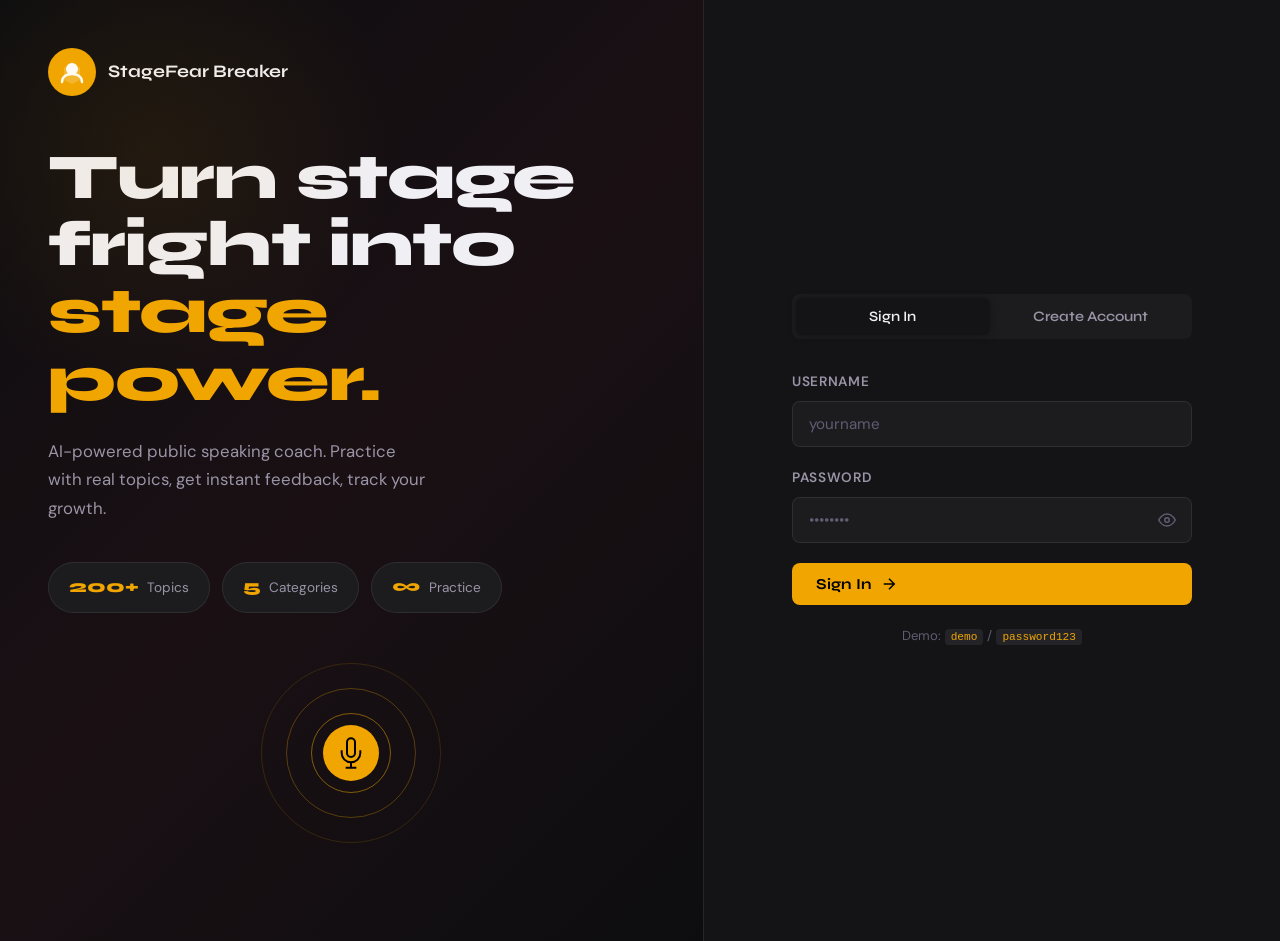
==== templates/index.html @ 6069587b "Initial commit" ====
<!DOCTYPE html>
<html lang="en" data-theme="dark">
<head>
<meta charset="UTF-8">
<meta name="viewport" content="width=device-width, initial-scale=1.0">
<title>StageFear Breaker — Own the Room</title>
<link rel="preconnect" href="https://fonts.googleapis.com">
<link href="https://fonts.googleapis.com/css2?family=Syne:wght@400;500;600;700;800&family=DM+Sans:ital,opsz,wght@0,9..40,300;0,9..40,400;0,9..40,500;1,9..40,300&display=swap" rel="stylesheet">
<link rel="stylesheet" href="/static/css/main.css">
</head>
<body class="auth-page">

<div class="auth-split">
  <!-- LEFT PANEL -->
  <div class="auth-hero">
    <div class="hero-content">
      <div class="logo-mark">
        <svg width="48" height="48" viewBox="0 0 48 48" fill="none">
          <circle cx="24" cy="24" r="24" fill="var(--accent)"/>
          <path d="M16 32V20l8-6 8 6v12l-8 4-8-4z" fill="white" opacity="0.2"/>
          <circle cx="24" cy="21" r="6" fill="white"/>
          <path d="M14 34c0-5.5 4.5-8 10-8s10 2.5 10 8" stroke="white" stroke-width="2.5" stroke-linecap="round" fill="none"/>
        </svg>
        <span>StageFear Breaker</span>
      </div>

      <h1 class="hero-headline">
        Turn stage<br>
        fright into<br>
        <em>stage power.</em>
      </h1>

      <p class="hero-sub">
        AI-powered public speaking coach. Practice with real topics,
        get instant feedback, track your growth.
      </p>

      <div class="hero-stats">
        <div class="stat-pill">
          <span class="stat-num">200+</span>
          <span class="stat-label">Topics</span>
        </div>
        <div class="stat-pill">
          <span class="stat-num">5</span>
          <span class="stat-label">Categories</span>
        </div>
        <div class="stat-pill">
          <span class="stat-num">∞</span>
          <span class="stat-label">Practice</span>
        </div>
      </div>
    </div>

    <div class="hero-visual">
      <div class="wave-rings">
        <div class="ring ring-1"></div>
        <div class="ring ring-2"></div>
        <div class="ring ring-3"></div>
        <div class="ring-center">
          <svg width="32" height="32" viewBox="0 0 24 24" fill="none" stroke="currentColor" stroke-width="1.5">
            <path d="M12 1a3 3 0 0 0-3 3v8a3 3 0 0 0 6 0V4a3 3 0 0 0-3-3z"/>
            <path d="M19 10v2a7 7 0 0 1-14 0v-2M12 19v4M8 23h8"/>
          </svg>
        </div>
      </div>
    </div>
  </div>

  <!-- RIGHT PANEL -->
  <div class="auth-panel">
    <div class="auth-card">
      <div class="auth-tabs">
        <button class="auth-tab active" id="tab-login" onclick="switchTab('login')">Sign In</button>
        <button class="auth-tab" id="tab-signup" onclick="switchTab('signup')">Create Account</button>
      </div>

      <!-- LOGIN FORM -->
      <form id="login-form" class="auth-form active" onsubmit="handleLogin(event)">
        <div class="form-group">
          <label>Username</label>
          <input type="text" id="login-username" placeholder="yourname" required autocomplete="username">
        </div>
        <div class="form-group">
          <label>Password</label>
          <div class="input-with-toggle">
            <input type="password" id="login-password" placeholder="••••••••" required autocomplete="current-password">
            <button type="button" class="toggle-pw" onclick="togglePw('login-password', this)">
              <svg width="18" height="18" viewBox="0 0 24 24" fill="none" stroke="currentColor" stroke-width="2"><path d="M1 12s4-8 11-8 11 8 11 8-4 8-11 8-11-8-11-8z"/><circle cx="12" cy="12" r="3"/></svg>
            </button>
          </div>
        </div>
        <div id="login-error" class="auth-error hidden"></div>
        <button type="submit" class="btn-primary" id="login-btn">
          <span>Sign In</span>
          <svg width="18" height="18" viewBox="0 0 24 24" fill="none" stroke="currentColor" stroke-width="2"><path d="M5 12h14M12 5l7 7-7 7"/></svg>
        </button>
        <p class="auth-hint">Demo: <code>demo</code> / <code>password123</code></p>
      </form>

      <!-- SIGNUP FORM -->
      <form id="signup-form" class="auth-form" onsubmit="handleSignup(event)">
        <div class="form-group">
          <label>Username</label>
          <input type="text" id="signup-username" placeholder="yourname" required>
        </div>
        <div class="form-group">
          <label>Email</label>
          <input type="email" id="signup-email" placeholder="you@example.com" required>
        </div>
        <div class="form-group">
          <label>Password</label>
          <div class="input-with-toggle">
            <input type="password" id="signup-password" placeholder="Min 8 characters" required minlength="8">
            <button type="button" class="toggle-pw" onclick="togglePw('signup-password', this)">
              <svg width="18" height="18" viewBox="0 0 24 24" fill="none" stroke="currentColor" stroke-width="2"><path d="M1 12s4-8 11-8 11 8 11 8-4 8-11 8-11-8-11-8z"/><circle cx="12" cy="12" r="3"/></svg>
            </button>
          </div>
        </div>
        <div id="signup-error" class="auth-error hidden"></div>
        <button type="submit" class="btn-primary" id="signup-btn">
          <span>Create Account</span>
          <svg width="18" height="18" viewBox="0 0 24 24" fill="none" stroke="currentColor" stroke-width="2"><path d="M5 12h14M12 5l7 7-7 7"/></svg>
        </button>
      </form>
    </div>
  </div>
</div>

<script src="/static/js/auth.js"></script>
</body>
</html>
---- static/css/main.css ----
/* ════════════════════════════════════════════════════════════════
   STAGEFEAR BREAKER — Design System
   Aesthetic: Industrial Precision meets editorial warmth
   Font: Syne (display) + DM Sans (body)
   Color: Near-black surfaces, electric amber accent
═══════════════════════════════════════════════════════════════ */

:root {
  --bg: #0d0d0f;
  --bg-2: #141416;
  --bg-3: #1c1c1f;
  --bg-4: #242428;
  --border: rgba(255,255,255,0.08);
  --border-light: rgba(255,255,255,0.04);
  --text: #f0eff4;
  --text-2: #9994a6;
  --text-3: #615c72;
  --accent: #f0a500;
  --accent-dim: rgba(240,165,0,0.12);
  --accent-2: #ff6b35;
  --success: #22c55e;
  --success-dim: rgba(34,197,94,0.12);
  --warning: #f59e0b;
  --warning-dim: rgba(245,158,11,0.12);
  --error: #ef4444;
  --error-dim: rgba(239,68,68,0.12);
  --info: #60a5fa;
  --info-dim: rgba(96,165,250,0.12);
  --radius: 14px;
  --radius-sm: 8px;
  --radius-lg: 20px;
  --shadow: 0 4px 32px rgba(0,0,0,0.4);
  --shadow-lg: 0 8px 64px rgba(0,0,0,0.6);
  --font-display: 'Syne', sans-serif;
  --font-body: 'DM Sans', sans-serif;
  --transition: 0.2s cubic-bezier(0.4, 0, 0.2, 1);
}

[data-theme="light"] {
  --bg: #f8f7fb;
  --bg-2: #ffffff;
  --bg-3: #f0eef6;
  --bg-4: #e8e6f0;
  --border: rgba(0,0,0,0.08);
  --border-light: rgba(0,0,0,0.04);
  --text: #0d0c10;
  --text-2: #5c5870;
  --text-3: #9994a6;
  --shadow: 0 4px 32px rgba(0,0,0,0.08);
  --shadow-lg: 0 8px 64px rgba(0,0,0,0.12);
}

/* ── Reset & Base ────────────────────────────────────────────── */
*, *::before, *::after { box-sizing: border-box; margin: 0; padding: 0; }

html { scroll-behavior: smooth; }

body {
  font-family: var(--font-body);
  background: var(--bg);
  color: var(--text);
  line-height: 1.6;
  min-height: 100vh;
  transition: background var(--transition), color var(--transition);
}

h1, h2, h3, h4, h5 {
  font-family: var(--font-display);
  line-height: 1.2;
}

a { color: var(--accent); text-decoration: none; }
code {
  font-family: monospace;
  background: var(--bg-4);
  padding: 2px 6px;
  border-radius: 4px;
  font-size: 0.85em;
  color: var(--accent);
}

.hidden { display: none !important; }
.mt-lg { margin-top: 1.5rem; }

/* ── Buttons ─────────────────────────────────────────────────── */
button { cursor: pointer; font-family: var(--font-body); border: none; outline: none; }

.btn-primary {
  display: inline-flex;
  align-items: center;
  gap: 8px;
  background: var(--accent);
  color: #000;
  font-family: var(--font-display);
  font-weight: 700;
  font-size: 0.95rem;
  padding: 12px 24px;
  border-radius: var(--radius-sm);
  border: none;
  cursor: pointer;
  transition: all var(--transition);
  white-space: nowrap;
}
.btn-primary:hover { transform: translateY(-1px); box-shadow: 0 6px 24px rgba(240,165,0,0.35); }
.btn-primary:active { transform: translateY(0); }
.btn-primary.sm { padding: 8px 16px; font-size: 0.85rem; }
.btn-primary:disabled { opacity: 0.5; cursor: not-allowed; transform: none; }

.btn-secondary {
  display: inline-flex;
  align-items: center;
  gap: 8px;
  background: var(--bg-4);
  color: var(--text);
  font-family: var(--font-display);
  font-weight: 600;
  font-size: 0.95rem;
  padding: 12px 24px;
  border-radius: var(--radius-sm);
  border: 1px solid var(--border);
  cursor: pointer;
  transition: all var(--transition);
}
.btn-secondary:hover { background: var(--bg-3); border-color: var(--accent); color: var(--accent); }

.btn-ghost {
  display: inline-flex;
  align-items: center;
  gap: 6px;
  background: transparent;
  color: var(--text-2);
  font-size: 0.9rem;
  padding: 8px 12px;
  border-radius: var(--radius-sm);
  border: 1px solid transparent;
  cursor: pointer;
  transition: all var(--transition);
}
.btn-ghost:hover { color: var(--text); border-color: var(--border); background: var(--bg-3); }
.btn-ghost.sm { padding: 6px 10px; font-size: 0.82rem; }

.btn-record {
  display: inline-flex;
  align-items: center;
  gap: 8px;
  background: var(--bg-4);
  color: var(--text);
  font-weight: 600;
  font-size: 0.95rem;
  padding: 12px 24px;
  border-radius: var(--radius-sm);
  border: 1px solid var(--border);
  cursor: pointer;
  transition: all var(--transition);
}
.btn-record:hover { background: var(--bg-3); }

.btn-danger {
  display: inline-flex;
  align-items: center;
  gap: 8px;
  background: var(--error);
  color: white;
  font-weight: 700;
  font-size: 0.95rem;
  padding: 12px 24px;
  border-radius: var(--radius-sm);
  border: none;
  cursor: pointer;
  transition: all var(--transition);
}
.btn-danger:hover { transform: translateY(-1px); box-shadow: 0 6px 24px rgba(239,68,68,0.35); }

/* ── Navbar ──────────────────────────────────────────────────── */
.navbar {
  position: sticky;
  top: 0;
  z-index: 100;
  display: flex;
  align-items: center;
  justify-content: space-between;
  padding: 16px 32px;
  background: rgba(13,13,15,0.85);
  backdrop-filter: blur(16px);
  border-bottom: 1px solid var(--border);
  transition: background var(--transition);
}
[data-theme="light"] .navbar { background: rgba(248,247,251,0.85); }

.nav-brand {
  display: flex;
  align-items: center;
  gap: 10px;
  font-family: var(--font-display);
  font-weight: 700;
  font-size: 1.1rem;
  color: var(--text);
}

.nav-brand-link {
  color: var(--text);
  text-decoration: none;
  transition: color var(--transition);
}

.nav-brand-link:hover {
  color: var(--accent);
}

.nav-actions {
  display: flex;
  align-items: center;
  gap: 8px;
}

/* ── Cards ───────────────────────────────────────────────────── */
.dash-card {
  background: var(--bg-2);
  border: 1px solid var(--border);
  border-radius: var(--radius);
  padding: 24px;
  transition: border-color var(--transition);
}
.dash-card:hover { border-color: rgba(255,255,255,0.12); }
[data-theme="light"] .dash-card:hover { border-color: rgba(0,0,0,0.12); }

.card-header {
  display: flex;
  align-items: center;
  justify-content: space-between;
  margin-bottom: 20px;
}
.card-header h3 {
  font-size: 1rem;
  font-weight: 700;
  color: var(--text);
}

/* ── AUTH PAGE ───────────────────────────────────────────────── */
.auth-page { min-height: 100vh; display: flex; }

.auth-split {
  display: flex;
  width: 100%;
  min-height: 100vh;
}

.auth-hero {
  flex: 1.1;
  background: linear-gradient(135deg, #0d0d0f 0%, #1a1014 50%, #0d0d0f 100%);
  display: flex;
  flex-direction: column;
  justify-content: space-between;
  padding: 48px;
  position: relative;
  overflow: hidden;
}
.auth-hero::before {
  content: '';
  position: absolute;
  top: -100px;
  left: -100px;
  width: 500px;
  height: 500px;
  background: radial-gradient(circle, rgba(240,165,0,0.08) 0%, transparent 70%);
  pointer-events: none;
}

.logo-mark {
  display: flex;
  align-items: center;
  gap: 12px;
  font-family: var(--font-display);
  font-weight: 700;
  font-size: 1.1rem;
  color: var(--text);
}

.hero-headline {
  font-size: clamp(2.5rem, 5vw, 4.5rem);
  font-weight: 800;
  color: var(--text);
  line-height: 1.05;
  letter-spacing: -0.02em;
  margin: 48px 0 24px;
}
.hero-headline em {
  font-style: normal;
  color: var(--accent);
}

.hero-sub {
  font-size: 1.05rem;
  color: var(--text-2);
  max-width: 380px;
  line-height: 1.7;
}

.hero-stats {
  display: flex;
  gap: 12px;
  margin-top: 40px;
}

.stat-pill {
  background: var(--bg-3);
  border: 1px solid var(--border);
  border-radius: 100px;
  padding: 10px 20px;
  display: flex;
  align-items: center;
  gap: 8px;
}
.stat-num {
  font-family: var(--font-display);
  font-weight: 800;
  font-size: 1.1rem;
  color: var(--accent);
}
.stat-label { font-size: 0.85rem; color: var(--text-2); }

/* Wave rings animation */
.hero-visual {
  display: flex;
  justify-content: center;
  align-items: center;
  padding: 40px 0;
}

.wave-rings {
  position: relative;
  width: 200px;
  height: 200px;
  display: flex;
  align-items: center;
  justify-content: center;
}

.ring {
  position: absolute;
  border-radius: 50%;
  border: 1px solid var(--accent);
  animation: ripple 3s ease-out infinite;
}
.ring-1 { width: 80px; height: 80px; animation-delay: 0s; opacity: 0.5; }
.ring-2 { width: 130px; height: 130px; animation-delay: 0.8s; opacity: 0.3; }
.ring-3 { width: 180px; height: 180px; animation-delay: 1.6s; opacity: 0.15; }

.ring-center {
  width: 56px;
  height: 56px;
  background: var(--accent);
  border-radius: 50%;
  display: flex;
  align-items: center;
  justify-content: center;
  color: #000;
  position: relative;
  z-index: 1;
}

@keyframes ripple {
  0% { transform: scale(0.8); opacity: 0.6; }
  100% { transform: scale(1.1); opacity: 0; }
}

/* Auth panel */
.auth-panel {
  flex: 0.9;
  background: var(--bg-2);
  display: flex;
  align-items: center;
  justify-content: center;
  padding: 48px 40px;
  border-left: 1px solid var(--border);
}

.auth-card { width: 100%; max-width: 400px; }

.auth-tabs {
  display: flex;
  background: var(--bg-3);
  border-radius: var(--radius-sm);
  padding: 4px;
  margin-bottom: 32px;
  gap: 4px;
}

.auth-tab {
  flex: 1;
  padding: 10px;
  background: transparent;
  border: none;
  border-radius: 6px;
  font-family: var(--font-display);
  font-weight: 600;
  font-size: 0.9rem;
  color: var(--text-2);
  cursor: pointer;
  transition: all var(--transition);
}
.auth-tab.active {
  background: var(--bg-2);
  color: var(--text);
  box-shadow: 0 1px 8px rgba(0,0,0,0.3);
}

.auth-form { display: none; flex-direction: column; gap: 20px; }
.auth-form.active { display: flex; }

.form-group { display: flex; flex-direction: column; gap: 8px; }
.form-group label {
  font-size: 0.85rem;
  font-weight: 600;
  color: var(--text-2);
  letter-spacing: 0.05em;
  text-transform: uppercase;
}
.form-group input {
  background: var(--bg-3);
  border: 1px solid var(--border);
  border-radius: var(--radius-sm);
  padding: 12px 16px;
  font-size: 0.95rem;
  font-family: var(--font-body);
  color: var(--text);
  outline: none;
  transition: border-color var(--transition);
  width: 100%;
}
.form-group input:focus { border-color: var(--accent); }
.form-group input::placeholder { color: var(--text-3); }

.input-with-toggle { position: relative; }
.input-with-toggle input { padding-right: 48px; }
.toggle-pw {
  position: absolute;
  right: 12px;
  top: 50%;
  transform: translateY(-50%);
  background: none;
  border: none;
  color: var(--text-3);
  cursor: pointer;
  padding: 4px;
  display: flex;
  align-items: center;
  transition: color var(--transition);
}
.toggle-pw:hover { color: var(--text); }

.auth-error {
  background: var(--error-dim);
  border: 1px solid rgba(239,68,68,0.2);
  border-radius: var(--radius-sm);
  padding: 10px 14px;
  font-size: 0.88rem;
  color: var(--error);
}
.auth-hint { font-size: 0.82rem; color: var(--text-3); text-align: center; }

/* ── DASHBOARD ───────────────────────────────────────────────── */
.dashboard-main {
  max-width: 1200px;
  margin: 0 auto;
  padding: 40px 32px;
  display: flex;
  flex-direction: column;
  gap: 24px;
}

.dash-header {
  display: flex;
  align-items: flex-start;
  justify-content: space-between;
  gap: 24px;
}

.dash-greeting { font-size: 0.9rem; color: var(--text-2); margin-bottom: 4px; }
.dash-title { font-size: 2rem; font-weight: 800; color: var(--text); }

.topic-of-day-badge {
  background: var(--bg-2);
  border: 1px solid var(--border);
  border-left: 3px solid var(--accent);
  border-radius: var(--radius-sm);
  padding: 14px 18px;
  max-width: 360px;
}
.tod-label { font-size: 0.78rem; font-weight: 700; color: var(--accent); text-transform: uppercase; letter-spacing: 0.06em; margin-bottom: 6px; }
.tod-text { font-size: 0.9rem; color: var(--text-2); line-height: 1.4; }

/* Stat cards */
.stats-grid {
  display: grid;
  grid-template-columns: repeat(4, 1fr);
  gap: 16px;
}

.stat-card {
  background: var(--bg-2);
  border: 1px solid var(--border);
  border-radius: var(--radius);
  padding: 24px;
  transition: all var(--transition);
  cursor: default;
}
.stat-card:hover { border-color: var(--accent); transform: translateY(-2px); }
.stat-card.accent { background: var(--accent-dim); border-color: rgba(240,165,0,0.2); }

.stat-icon { font-size: 1.5rem; margin-bottom: 12px; }
.stat-value { font-family: var(--font-display); font-size: 2.2rem; font-weight: 800; color: var(--text); }
.stat-name { font-size: 0.85rem; color: var(--text-2); margin-top: 4px; }

/* Dashboard grid */
.dash-grid {
  display: grid;
  grid-template-columns: 1.4fr 1fr;
  gap: 24px;
  align-items: start;
}

/* Dashboard grid - 3 columns (cleaner layout) */
.dash-grid-three {
  display: grid;
  grid-template-columns: repeat(3, 1fr);
  gap: 24px;
  align-items: start;
}

.dash-right-col { display: flex; flex-direction: column; gap: 24px; }

.chart-container { height: 240px; position: relative; }
.chart-legend { display: flex; gap: 16px; font-size: 0.82rem; color: var(--text-2); align-items: center; }
.legend-dot { width: 10px; height: 10px; border-radius: 50%; display: inline-block; }
.legend-dot.accent { background: var(--accent); }
.legend-dot.secondary { background: var(--info); }

/* Weaknesses */
.weakness-item {
  display: flex;
  align-items: center;
  gap: 14px;
  padding: 14px 0;
  border-bottom: 1px solid var(--border-light);
}
.weakness-item:last-child { border-bottom: none; }
.weakness-label { font-weight: 600; font-size: 0.9rem; min-width: 90px; }
.weakness-score { font-family: var(--font-display); font-weight: 700; color: var(--error); font-size: 0.9rem; min-width: 36px; }
.weakness-tip { font-size: 0.82rem; color: var(--text-2); line-height: 1.4; }

/* Category bars */
.cat-bar-item { margin-bottom: 14px; }
.cat-bar-header { display: flex; justify-content: space-between; font-size: 0.85rem; margin-bottom: 6px; }
.cat-bar-header span:first-child { color: var(--text-2); }
.cat-bar-header span:last-child { font-weight: 700; color: var(--text); }

/* Sessions list */
.sessions-card { margin-top: 0; }
.session-row {
  display: grid;
  grid-template-columns: 1fr auto auto auto auto;
  align-items: center;
  gap: 16px;
  padding: 16px 0;
  border-bottom: 1px solid var(--border-light);
  transition: all var(--transition);
}
.session-row:last-child { border-bottom: none; }
.session-row:hover { background: var(--bg-3); margin: 0 -24px; padding: 16px 24px; border-radius: var(--radius-sm); }

.session-topic { font-weight: 600; font-size: 0.9rem; color: var(--text); }
.session-meta { font-size: 0.8rem; color: var(--text-2); margin-top: 2px; }
.session-cat { font-size: 0.78rem; }
.session-score { font-family: var(--font-display); font-weight: 800; font-size: 1.1rem; }
.score-good { color: var(--success); }
.score-mid { color: var(--warning); }
.score-bad { color: var(--error); }
.session-date { font-size: 0.8rem; color: var(--text-3); }

/* Empty state */
.empty-state {
  display: flex;
  flex-direction: column;
  align-items: center;
  justify-content: center;
  padding: 40px;
  color: var(--text-3);
  font-size: 0.9rem;
  text-align: center;
}
.empty-state p { margin-bottom: 16px; }

/* Skeleton loading */
.skeleton-list { display: flex; flex-direction: column; gap: 12px; }
.skeleton-item {
  height: 40px;
  background: var(--bg-3);
  border-radius: var(--radius-sm);
  animation: shimmer 1.5s infinite;
}
.skeleton-item.tall { height: 60px; }

@keyframes shimmer {
  0%, 100% { opacity: 1; }
  50% { opacity: 0.5; }
}

/* ── SESSION PAGE ────────────────────────────────────────────── */
.session-main {
  max-width: 1100px;
  margin: 0 auto;
  padding: 32px 24px;
}

/* Step Progress */
.step-progress {
  display: flex;
  align-items: center;
  justify-content: center;
  gap: 0;
  margin-bottom: 48px;
  padding: 20px;
  background: var(--bg-2);
  border-radius: var(--radius);
  border: 1px solid var(--border);
}

.step {
  display: flex;
  align-items: center;
  gap: 10px;
  color: var(--text-3);
  font-size: 0.85rem;
  font-weight: 600;
  transition: all var(--transition);
}
.step.active { color: var(--accent); }
.step.done { color: var(--success); }

.step-dot {
  width: 32px;
  height: 32px;
  border-radius: 50%;
  background: var(--bg-4);
  border: 2px solid var(--border);
  display: flex;
  align-items: center;
  justify-content: center;
  font-family: var(--font-display);
  font-weight: 700;
  font-size: 0.85rem;
  transition: all var(--transition);
}
.step.active .step-dot { background: var(--accent); border-color: var(--accent); color: #000; }
.step.done .step-dot { background: var(--success); border-color: var(--success); color: white; }

.step-line {
  flex: 1;
  height: 1px;
  background: var(--border);
  margin: 0 16px;
}

/* Phases */
.phase { display: none; }
.phase.active { display: block; animation: fadeSlide 0.4s ease forwards; }

@keyframes fadeSlide {
  from { opacity: 0; transform: translateY(12px); }
  to { opacity: 1; transform: translateY(0); }
}

.phase-inner { width: 100%; }
.phase-inner.two-col { display: grid; grid-template-columns: 1fr 1.1fr; gap: 40px; }
.phase-inner.centered {
  max-width: 560px;
  margin: 0 auto;
  display: flex;
  flex-direction: column;
  align-items: center;
  gap: 28px;
  text-align: center;
}

.phase-title { font-size: 1.8rem; font-weight: 800; color: var(--text); margin-bottom: 8px; }
.phase-sub { font-size: 0.95rem; color: var(--text-2); }

/* Topic Controls */
.topic-controls { display: flex; flex-direction: column; gap: 28px; }

.control-label {
  display: block;
  font-size: 0.78rem;
  font-weight: 700;
  text-transform: uppercase;
  letter-spacing: 0.08em;
  color: var(--text-2);
  margin-bottom: 12px;
}

.chip-grid { display: flex; flex-wrap: wrap; gap: 8px; }

.chip {
  padding: 8px 16px;
  background: var(--bg-3);
  border: 1px solid var(--border);
  border-radius: 100px;
  font-size: 0.88rem;
  font-weight: 600;
  color: var(--text-2);
  cursor: pointer;
  transition: all var(--transition);
}
.chip:hover { border-color: var(--accent); color: var(--accent); }
.chip.active { background: var(--accent-dim); border-color: var(--accent); color: var(--accent); }

.chip.diff { display: flex; align-items: center; gap: 6px; }
.diff-dot { width: 8px; height: 8px; border-radius: 50%; }
.diff-dot.easy { background: var(--success); }
.diff-dot.medium { background: var(--warning); }
.diff-dot.hard { background: var(--error); }

.topic-actions { display: flex; gap: 12px; flex-wrap: wrap; }

/* Topic display */
.topic-display { display: flex; flex-direction: column; gap: 20px; }

.topic-card {
  background: var(--bg-2);
  border: 1px solid var(--border);
  border-radius: var(--radius);
  padding: 32px;
  min-height: 240px;
  display: flex;
  align-items: center;
  justify-content: center;
  position: relative;
  overflow: hidden;
}

.topic-empty {
  display: flex;
  flex-direction: column;
  align-items: center;
  gap: 12px;
  color: var(--text-3);
}
.topic-empty-icon { font-size: 2.5rem; }
.topic-empty p { font-size: 0.9rem; }

.topic-content { width: 100%; }
.topic-meta {
  font-size: 0.78rem;
  font-weight: 700;
  text-transform: uppercase;
  letter-spacing: 0.08em;
  color: var(--accent);
  margin-bottom: 16px;
  display: flex;
  gap: 8px;
}

.topic-text {
  font-size: 1.3rem;
  font-weight: 600;
  color: var(--text);
  line-height: 1.5;
  font-family: var(--font-display);
}
.topic-tag {
  margin-top: 12px;
  display: inline-flex;
  align-items: center;
  gap: 4px;
  font-size: 0.75rem;
  color: var(--text-3);
  background: var(--bg-4);
  padding: 4px 10px;
  border-radius: 100px;
}

.daily-topic-card {
  background: var(--accent-dim);
  border: 1px solid rgba(240,165,0,0.2);
  border-radius: var(--radius-sm);
  padding: 18px 20px;
}
.daily-badge {
  font-size: 0.78rem;
  font-weight: 700;
  text-transform: uppercase;
  letter-spacing: 0.08em;
  color: var(--accent);
  margin-bottom: 8px;
}
.daily-topic-card p { font-size: 0.9rem; color: var(--text-2); margin-bottom: 12px; }

.silence-badge {
  background: var(--warning-dim);
  border: 1px solid rgba(245,158,11,0.3);
  border-radius: var(--radius-sm);
  padding: 10px 16px;
  font-size: 0.85rem;
  color: var(--warning);
  animation: pulse-badge 1s ease infinite;
}
@keyframes pulse-badge {
  0%, 100% { opacity: 1; }
  50% { opacity: 0.6; }
}

/* Timer */
.timer-wrap {
  position: relative;
  width: 200px;
  height: 200px;
}

.timer-svg { width: 200px; height: 200px; transform: rotate(-90deg); }

.timer-bg {
  fill: none;
  stroke: var(--bg-3);
  stroke-width: 8;
}
.timer-ring {
  fill: none;
  stroke: var(--accent);
  stroke-width: 8;
  stroke-linecap: round;
  transition: stroke-dashoffset 1s linear;
}
.timer-ring.recording { stroke: var(--error); }

.timer-inner {
  position: absolute;
  top: 50%;
  left: 50%;
  transform: translate(-50%, -50%);
  display: flex;
  flex-direction: column;
  align-items: center;
}
.timer-label {
  font-size: 0.65rem;
  font-weight: 700;
  letter-spacing: 0.15em;
  color: var(--text-3);
  text-transform: uppercase;
}
.timer-count {
  font-family: var(--font-display);
  font-size: 3rem;
  font-weight: 800;
  color: var(--text);
  line-height: 1;
}
.timer-unit { font-size: 0.75rem; color: var(--text-3); }

.topic-banner {
  background: var(--bg-2);
  border: 1px solid var(--border);
  border-left: 3px solid var(--accent);
  border-radius: var(--radius-sm);
  padding: 16px 20px;
  font-family: var(--font-display);
  font-weight: 600;
  font-size: 1rem;
  color: var(--text);
  text-align: center;
  width: 100%;
  max-width: 520px;
  line-height: 1.4;
}

/* Prep tips */
.prep-tips {
  background: var(--bg-2);
  border: 1px solid var(--border);
  border-radius: var(--radius-sm);
  padding: 20px 24px;
  width: 100%;
  max-width: 480px;
  text-align: left;
}
.prep-tips h4 {
  font-size: 0.85rem;
  font-weight: 700;
  text-transform: uppercase;
  letter-spacing: 0.08em;
  color: var(--text-2);
  margin-bottom: 12px;
}
.prep-tips ul { list-style: none; display: flex; flex-direction: column; gap: 8px; }
.prep-tips li {
  font-size: 0.88rem;
  color: var(--text-2);
  padding-left: 16px;
  position: relative;
}
.prep-tips li::before {
  content: '→';
  position: absolute;
  left: 0;
  color: var(--accent);
}

/* Audio visualizer */
.visualizer-wrap {
  width: 100%;
  max-width: 400px;
  background: var(--bg-2);
  border: 1px solid var(--border);
  border-radius: var(--radius-sm);
  padding: 8px;
  overflow: hidden;
}
#audio-visualizer { display: block; width: 100%; }

.speak-controls { display: flex; gap: 12px; }

/* ── RESULTS ─────────────────────────────────────────────────── */
.results-layout { position: relative; }

.analyzing-overlay {
  display: flex;
  flex-direction: column;
  align-items: center;
  justify-content: center;
  gap: 20px;
  padding: 80px 40px;
}

.analyzing-spinner { position: relative; width: 80px; height: 80px; }
.spin-ring {
  width: 80px;
  height: 80px;
  border: 3px solid var(--bg-4);
  border-top-color: var(--accent);
  border-radius: 50%;
  animation: spin 1s linear infinite;
}
@keyframes spin { to { transform: rotate(360deg); } }

.analyzing-text { font-family: var(--font-display); font-size: 1.3rem; font-weight: 700; color: var(--text); }
.analyzing-sub { font-size: 0.9rem; color: var(--text-2); }

/* Results header */
.results-header {
  display: grid;
  grid-template-columns: auto 1fr auto;
  gap: 32px;
  align-items: center;
  background: var(--bg-2);
  border: 1px solid var(--border);
  border-radius: var(--radius);
  padding: 28px 32px;
  margin-bottom: 24px;
}

.overall-score-card { display: flex; flex-direction: column; align-items: center; gap: 8px; }

.score-ring-wrap { position: relative; width: 120px; height: 120px; }
.score-ring-svg { width: 120px; height: 120px; transform: rotate(-90deg); }
.score-ring-bg { fill: none; stroke: var(--bg-4); stroke-width: 8; }
.score-ring-fill {
  fill: none;
  stroke: var(--accent);
  stroke-width: 8;
  stroke-linecap: round;
  transition: stroke-dashoffset 1.5s cubic-bezier(0.4,0,0.2,1);
}
.score-center {
  position: absolute;
  top: 50%;
  left: 50%;
  transform: translate(-50%, -50%);
  text-align: center;
}
.score-num { font-family: var(--font-display); font-size: 2rem; font-weight: 800; color: var(--text); }
.score-label-sm { font-size: 0.75rem; color: var(--text-3); display: block; }
.score-grade { font-family: var(--font-display); font-weight: 700; font-size: 0.95rem; color: var(--accent); }
.score-desc { font-size: 0.82rem; color: var(--text-3); }

/* Sub scores */
.sub-scores { display: flex; flex-direction: column; gap: 18px; justify-content: center; }
.sub-score-header { display: flex; justify-content: space-between; font-size: 0.88rem; margin-bottom: 6px; font-weight: 500; }

.progress-bar {
  height: 8px;
  background: var(--bg-4);
  border-radius: 100px;
  overflow: hidden;
}
.progress-fill {
  height: 100%;
  border-radius: 100px;
  transition: width 1.2s cubic-bezier(0.4,0,0.2,1);
  width: 0%;
}
.progress-fill.conf { background: var(--accent); }
.progress-fill.clar { background: var(--success); }
.progress-fill.struct { background: var(--info); }

/* Quick stats */
.quick-stats-col { display: flex; flex-direction: column; gap: 16px; }
.quick-stat { display: flex; flex-direction: column; align-items: center; }
.qs-value { font-family: var(--font-display); font-size: 1.6rem; font-weight: 800; color: var(--text); }
.qs-label { font-size: 0.78rem; color: var(--text-2); text-transform: uppercase; letter-spacing: 0.06em; }

/* Results grid */
.results-grid {
  display: grid;
  grid-template-columns: 1.1fr 1fr;
  gap: 24px;
}

.result-card {
  background: var(--bg-2);
  border: 1px solid var(--border);
  border-radius: var(--radius);
  padding: 24px;
}

.transcript-body {
  font-size: 0.95rem;
  color: var(--text-2);
  line-height: 1.8;
  max-height: 280px;
  overflow-y: auto;
  padding-right: 8px;
}
.transcript-body mark.filler {
  background: rgba(240,165,0,0.25);
  color: var(--accent);
  border-radius: 3px;
  padding: 1px 3px;
  font-weight: 600;
}
.transcript-body::-webkit-scrollbar { width: 4px; }
.transcript-body::-webkit-scrollbar-thumb { background: var(--bg-4); border-radius: 2px; }

.filler-legend { display: flex; align-items: center; gap: 6px; font-size: 0.78rem; color: var(--text-3); }
.filler-sample {
  background: rgba(240,165,0,0.25);
  color: var(--accent);
  border-radius: 3px;
  padding: 1px 5px;
  font-weight: 600;
  font-size: 0.82rem;
}

.audio-playback {
  margin-top: 20px;
  padding-top: 20px;
  border-top: 1px solid var(--border);
}
.audio-playback h4 { font-size: 0.85rem; color: var(--text-2); margin-bottom: 10px; }
.audio-playback audio { width: 100%; }

/* Feedback */
.feedback-list { display: flex; flex-direction: column; gap: 12px; margin-bottom: 24px; }

.feedback-item {
  padding: 14px 16px;
  border-radius: var(--radius-sm);
  border: 1px solid;
  animation: slideIn 0.3s ease forwards;
}
.feedback-item.success { background: var(--success-dim); border-color: rgba(34,197,94,0.2); }
.feedback-item.warning { background: var(--warning-dim); border-color: rgba(245,158,11,0.2); }
.feedback-item.error { background: var(--error-dim); border-color: rgba(239,68,68,0.2); }
.feedback-item.info { background: var(--info-dim); border-color: rgba(96,165,250,0.2); }

.feedback-title {
  font-weight: 700;
  font-size: 0.88rem;
  margin-bottom: 4px;
  display: flex;
  align-items: center;
  gap: 6px;
}
.feedback-body { font-size: 0.84rem; color: var(--text-2); line-height: 1.5; }

@keyframes slideIn {
  from { opacity: 0; transform: translateX(-8px); }
  to { opacity: 1; transform: translateX(0); }
}

.result-actions { display: flex; flex-direction: column; gap: 10px; }
.result-actions button { width: 100%; justify-content: center; }

/* Progress bars (cat) */
.cat-bar { height: 6px; background: var(--bg-4); border-radius: 100px; overflow: hidden; }
.cat-bar-fill { height: 100%; background: var(--accent); border-radius: 100px; transition: width 1s ease; }

/* ── RESPONSIVE ──────────────────────────────────────────────── */
@media (max-width: 900px) {
  .auth-split { flex-direction: column; }
  .auth-hero { min-height: 50vh; }
  .auth-panel { border-left: none; border-top: 1px solid var(--border); padding: 40px 24px; }
  .stats-grid { grid-template-columns: repeat(2, 1fr); }
  .dash-grid { grid-template-columns: 1fr; }
  .dash-grid-three { grid-template-columns: repeat(2, 1fr); }
  .phase-inner.two-col { grid-template-columns: 1fr; }
  .results-header { grid-template-columns: 1fr; }
  .results-grid { grid-template-columns: 1fr; }
}

@media (max-width: 600px) {
  .navbar { padding: 12px 16px; }
  .dashboard-main, .session-main { padding: 24px 16px; }
  .stats-grid { grid-template-columns: repeat(2, 1fr); }
  .dash-grid-three { grid-template-columns: 1fr; }
  .step-progress { gap: 4px; }
  .step span { display: none; }
  .hero-headline { font-size: 2.2rem; }
}
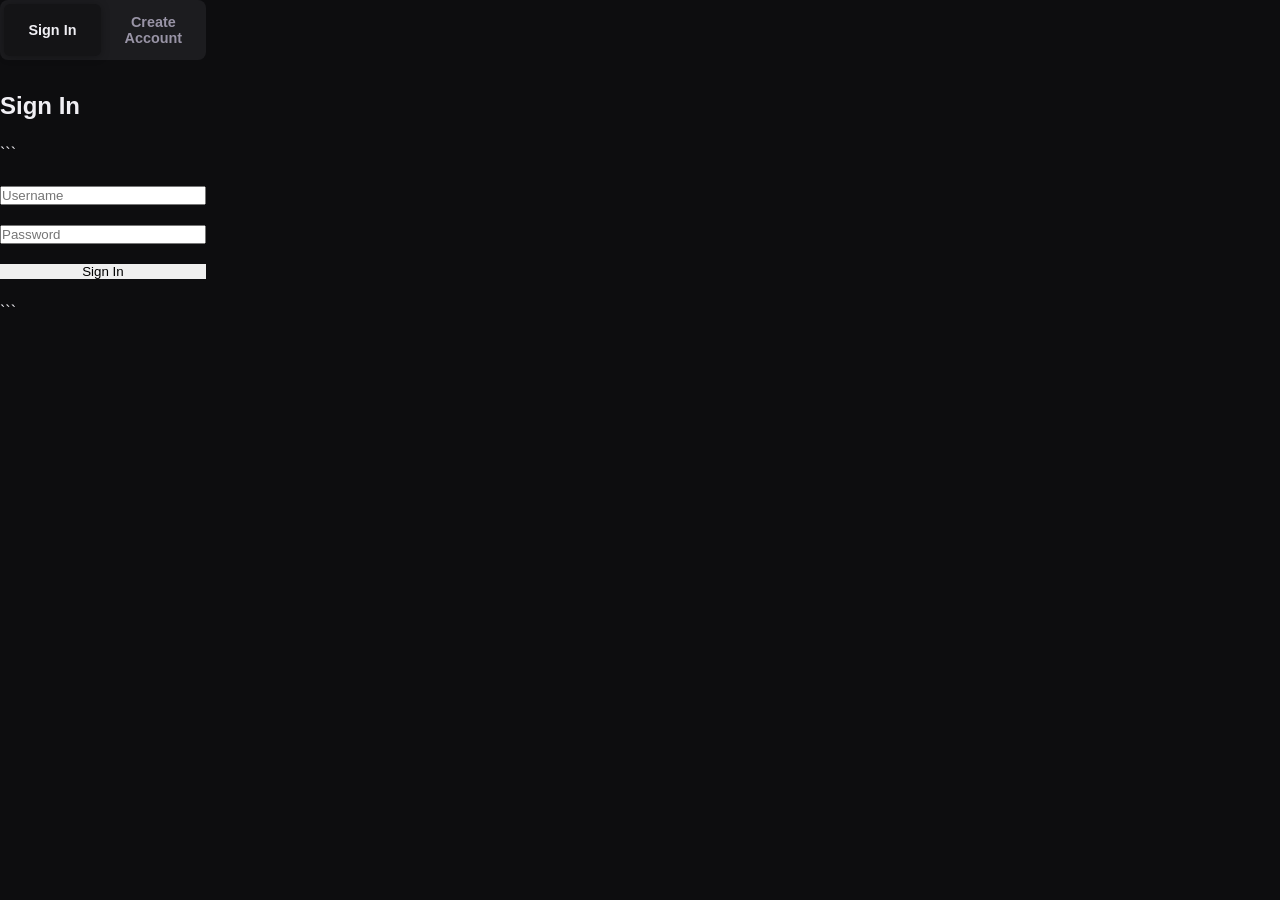
==== commit feb78d39: "final" ====
--- a/templates/index.html
+++ b/templates/index.html
@@ -1,131 +1,69 @@
 <!DOCTYPE html>
+
 <html lang="en" data-theme="dark">
 <head>
 <meta charset="UTF-8">
 <meta name="viewport" content="width=device-width, initial-scale=1.0">
-<title>StageFear Breaker — Own the Room</title>
-<link rel="preconnect" href="https://fonts.googleapis.com">
-<link href="https://fonts.googleapis.com/css2?family=Syne:wght@400;500;600;700;800&family=DM+Sans:ital,opsz,wght@0,9..40,300;0,9..40,400;0,9..40,500;1,9..40,300&display=swap" rel="stylesheet">
+<title>StageFear Breaker — Auth</title>
 <link rel="stylesheet" href="/static/css/main.css">
 </head>
+
 <body class="auth-page">
 
-<div class="auth-split">
-  <!-- LEFT PANEL -->
-  <div class="auth-hero">
-    <div class="hero-content">
-      <div class="logo-mark">
-        <svg width="48" height="48" viewBox="0 0 48 48" fill="none">
-          <circle cx="24" cy="24" r="24" fill="var(--accent)"/>
-          <path d="M16 32V20l8-6 8 6v12l-8 4-8-4z" fill="white" opacity="0.2"/>
-          <circle cx="24" cy="21" r="6" fill="white"/>
-          <path d="M14 34c0-5.5 4.5-8 10-8s10 2.5 10 8" stroke="white" stroke-width="2.5" stroke-linecap="round" fill="none"/>
-        </svg>
-        <span>StageFear Breaker</span>
-      </div>
+<div class="auth-container">
 
-      <h1 class="hero-headline">
-        Turn stage<br>
-        fright into<br>
-        <em>stage power.</em>
-      </h1>
+  <!-- TABS -->
 
-      <p class="hero-sub">
-        AI-powered public speaking coach. Practice with real topics,
-        get instant feedback, track your growth.
-      </p>
-
-      <div class="hero-stats">
-        <div class="stat-pill">
-          <span class="stat-num">200+</span>
-          <span class="stat-label">Topics</span>
-        </div>
-        <div class="stat-pill">
-          <span class="stat-num">5</span>
-          <span class="stat-label">Categories</span>
-        </div>
-        <div class="stat-pill">
-          <span class="stat-num">∞</span>
-          <span class="stat-label">Practice</span>
-        </div>
-      </div>
-    </div>
-
-    <div class="hero-visual">
-      <div class="wave-rings">
-        <div class="ring ring-1"></div>
-        <div class="ring ring-2"></div>
-        <div class="ring ring-3"></div>
-        <div class="ring-center">
-          <svg width="32" height="32" viewBox="0 0 24 24" fill="none" stroke="currentColor" stroke-width="1.5">
-            <path d="M12 1a3 3 0 0 0-3 3v8a3 3 0 0 0 6 0V4a3 3 0 0 0-3-3z"/>
-            <path d="M19 10v2a7 7 0 0 1-14 0v-2M12 19v4M8 23h8"/>
-          </svg>
-        </div>
-      </div>
-    </div>
+  <div class="auth-tabs">
+    <button class="auth-tab active" id="tab-login" onclick="switchTab('login')">Sign In</button>
+    <button class="auth-tab" id="tab-signup" onclick="switchTab('signup')">Create Account</button>
   </div>
 
-  <!-- RIGHT PANEL -->
-  <div class="auth-panel">
-    <div class="auth-card">
-      <div class="auth-tabs">
-        <button class="auth-tab active" id="tab-login" onclick="switchTab('login')">Sign In</button>
-        <button class="auth-tab" id="tab-signup" onclick="switchTab('signup')">Create Account</button>
-      </div>
+  <!-- LOGIN FORM -->
 
-      <!-- LOGIN FORM -->
-      <form id="login-form" class="auth-form active" onsubmit="handleLogin(event)">
-        <div class="form-group">
-          <label>Username</label>
-          <input type="text" id="login-username" placeholder="yourname" required autocomplete="username">
-        </div>
-        <div class="form-group">
-          <label>Password</label>
-          <div class="input-with-toggle">
-            <input type="password" id="login-password" placeholder="••••••••" required autocomplete="current-password">
-            <button type="button" class="toggle-pw" onclick="togglePw('login-password', this)">
-              <svg width="18" height="18" viewBox="0 0 24 24" fill="none" stroke="currentColor" stroke-width="2"><path d="M1 12s4-8 11-8 11 8 11 8-4 8-11 8-11-8-11-8z"/><circle cx="12" cy="12" r="3"/></svg>
-            </button>
-          </div>
-        </div>
-        <div id="login-error" class="auth-error hidden"></div>
-        <button type="submit" class="btn-primary" id="login-btn">
-          <span>Sign In</span>
-          <svg width="18" height="18" viewBox="0 0 24 24" fill="none" stroke="currentColor" stroke-width="2"><path d="M5 12h14M12 5l7 7-7 7"/></svg>
-        </button>
-        <p class="auth-hint">Demo: <code>demo</code> / <code>password123</code></p>
-      </form>
+  <form id="login-form" class="auth-form active">
+    <h2>Sign In</h2>
 
-      <!-- SIGNUP FORM -->
-      <form id="signup-form" class="auth-form" onsubmit="handleSignup(event)">
-        <div class="form-group">
-          <label>Username</label>
-          <input type="text" id="signup-username" placeholder="yourname" required>
-        </div>
-        <div class="form-group">
-          <label>Email</label>
-          <input type="email" id="signup-email" placeholder="you@example.com" required>
-        </div>
-        <div class="form-group">
-          <label>Password</label>
-          <div class="input-with-toggle">
-            <input type="password" id="signup-password" placeholder="Min 8 characters" required minlength="8">
-            <button type="button" class="toggle-pw" onclick="togglePw('signup-password', this)">
-              <svg width="18" height="18" viewBox="0 0 24 24" fill="none" stroke="currentColor" stroke-width="2"><path d="M1 12s4-8 11-8 11 8 11 8-4 8-11 8-11-8-11-8z"/><circle cx="12" cy="12" r="3"/></svg>
-            </button>
-          </div>
-        </div>
-        <div id="signup-error" class="auth-error hidden"></div>
-        <button type="submit" class="btn-primary" id="signup-btn">
-          <span>Create Account</span>
-          <svg width="18" height="18" viewBox="0 0 24 24" fill="none" stroke="currentColor" stroke-width="2"><path d="M5 12h14M12 5l7 7-7 7"/></svg>
-        </button>
-      </form>
-    </div>
-  </div>
+```
+<input id="login-username" type="text" placeholder="Username" required>
+<input id="login-password" type="password" placeholder="Password" required>
+
+<div id="login-error" class="auth-error hidden"></div>
+
+<button type="submit" id="login-btn">Sign In</button>
+```
+
+  </form>
+
+  <!-- SIGNUP FORM -->
+
+  <form id="signup-form" class="auth-form">
+    <h2>Create Account</h2>
+
+```
+<input id="signup-username" type="text" placeholder="Username" required>
+<input id="signup-email" type="email" placeholder="Email" required>
+<input id="signup-password" type="password" placeholder="Password" required minlength="8">
+
+<div id="signup-error" class="auth-error hidden"></div>
+
+<button type="submit" id="signup-btn">Create Account</button>
+```
+
+  </form>
+
 </div>
 
+<!-- JS FILE -->
+
 <script src="/static/js/auth.js"></script>
+
+<!-- EVENT BINDING (IMPORTANT) -->
+
+<script>
+document.getElementById("login-form").addEventListener("submit", handleLogin);
+document.getElementById("signup-form").addEventListener("submit", handleSignup);
+</script>
+
 </body>
-</html>+</html>
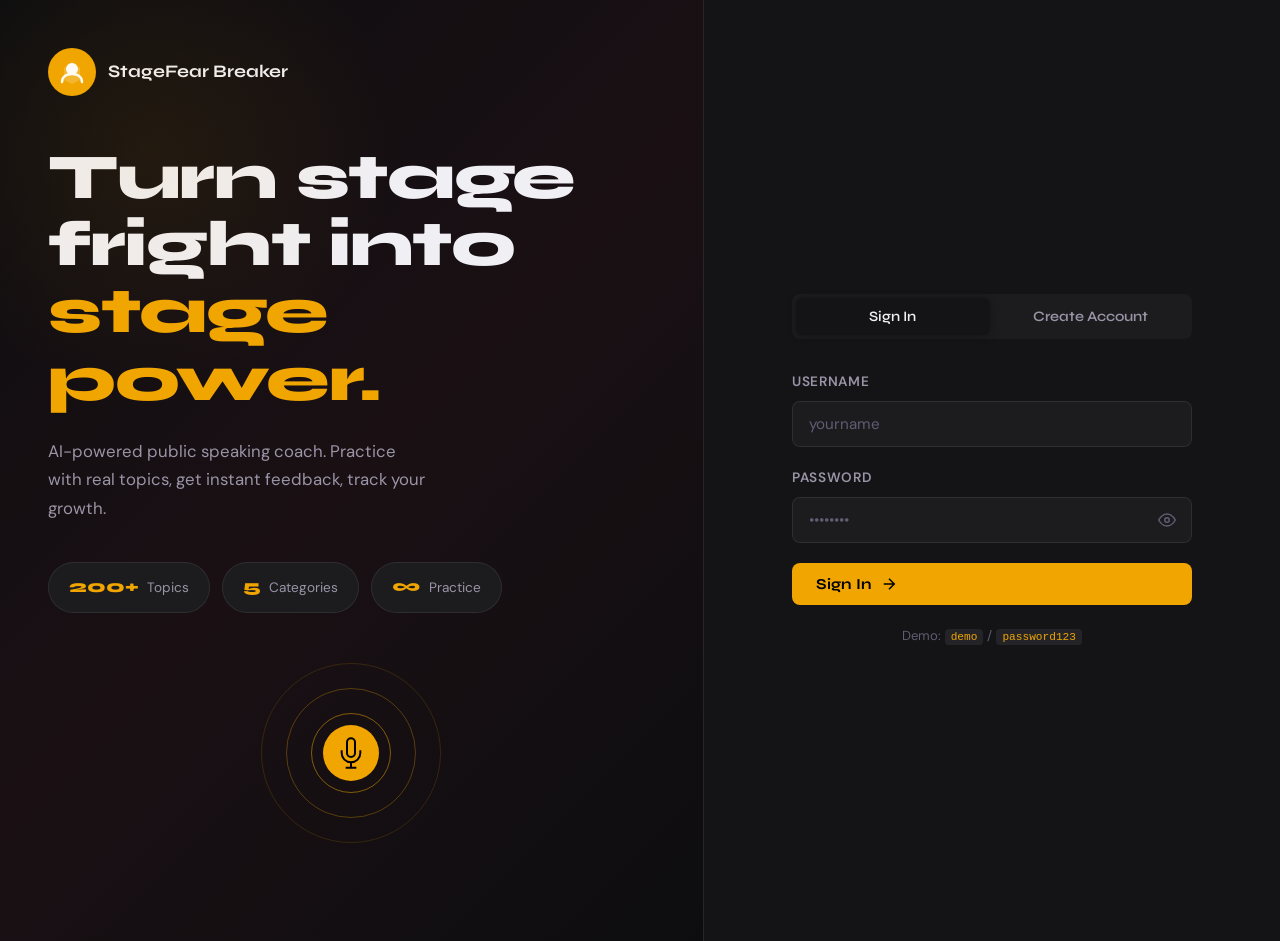
==== commit d533b86c: "hello" ====
--- a/templates/index.html
+++ b/templates/index.html
@@ -1,69 +1,131 @@
 <!DOCTYPE html>
-
 <html lang="en" data-theme="dark">
 <head>
 <meta charset="UTF-8">
 <meta name="viewport" content="width=device-width, initial-scale=1.0">
-<title>StageFear Breaker — Auth</title>
+<title>StageFear Breaker — Own the Room</title>
+<link rel="preconnect" href="https://fonts.googleapis.com">
+<link href="https://fonts.googleapis.com/css2?family=Syne:wght@400;500;600;700;800&family=DM+Sans:ital,opsz,wght@0,9..40,300;0,9..40,400;0,9..40,500;1,9..40,300&display=swap" rel="stylesheet">
 <link rel="stylesheet" href="/static/css/main.css">
 </head>
-
 <body class="auth-page">
 
-<div class="auth-container">
+<div class="auth-split">
+  <!-- LEFT PANEL -->
+  <div class="auth-hero">
+    <div class="hero-content">
+      <div class="logo-mark">
+        <svg width="48" height="48" viewBox="0 0 48 48" fill="none">
+          <circle cx="24" cy="24" r="24" fill="var(--accent)"/>
+          <path d="M16 32V20l8-6 8 6v12l-8 4-8-4z" fill="white" opacity="0.2"/>
+          <circle cx="24" cy="21" r="6" fill="white"/>
+          <path d="M14 34c0-5.5 4.5-8 10-8s10 2.5 10 8" stroke="white" stroke-width="2.5" stroke-linecap="round" fill="none"/>
+        </svg>
+        <span>StageFear Breaker</span>
+      </div>
 
-  <!-- TABS -->
+      <h1 class="hero-headline">
+        Turn stage<br>
+        fright into<br>
+        <em>stage power.</em>
+      </h1>
 
-  <div class="auth-tabs">
-    <button class="auth-tab active" id="tab-login" onclick="switchTab('login')">Sign In</button>
-    <button class="auth-tab" id="tab-signup" onclick="switchTab('signup')">Create Account</button>
+      <p class="hero-sub">
+        AI-powered public speaking coach. Practice with real topics,
+        get instant feedback, track your growth.
+      </p>
+
+      <div class="hero-stats">
+        <div class="stat-pill">
+          <span class="stat-num">200+</span>
+          <span class="stat-label">Topics</span>
+        </div>
+        <div class="stat-pill">
+          <span class="stat-num">5</span>
+          <span class="stat-label">Categories</span>
+        </div>
+        <div class="stat-pill">
+          <span class="stat-num">∞</span>
+          <span class="stat-label">Practice</span>
+        </div>
+      </div>
+    </div>
+
+    <div class="hero-visual">
+      <div class="wave-rings">
+        <div class="ring ring-1"></div>
+        <div class="ring ring-2"></div>
+        <div class="ring ring-3"></div>
+        <div class="ring-center">
+          <svg width="32" height="32" viewBox="0 0 24 24" fill="none" stroke="currentColor" stroke-width="1.5">
+            <path d="M12 1a3 3 0 0 0-3 3v8a3 3 0 0 0 6 0V4a3 3 0 0 0-3-3z"/>
+            <path d="M19 10v2a7 7 0 0 1-14 0v-2M12 19v4M8 23h8"/>
+          </svg>
+        </div>
+      </div>
+    </div>
   </div>
 
-  <!-- LOGIN FORM -->
+  <!-- RIGHT PANEL -->
+  <div class="auth-panel">
+    <div class="auth-card">
+      <div class="auth-tabs">
+        <button class="auth-tab active" id="tab-login" onclick="switchTab('login')">Sign In</button>
+        <button class="auth-tab" id="tab-signup" onclick="switchTab('signup')">Create Account</button>
+      </div>
 
-  <form id="login-form" class="auth-form active">
-    <h2>Sign In</h2>
+      <!-- LOGIN FORM -->
+      <form id="login-form" class="auth-form active" onsubmit="handleLogin(event)">
+        <div class="form-group">
+          <label>Username</label>
+          <input type="text" id="login-username" placeholder="yourname" required autocomplete="username">
+        </div>
+        <div class="form-group">
+          <label>Password</label>
+          <div class="input-with-toggle">
+            <input type="password" id="login-password" placeholder="••••••••" required autocomplete="current-password">
+            <button type="button" class="toggle-pw" onclick="togglePw('login-password', this)">
+              <svg width="18" height="18" viewBox="0 0 24 24" fill="none" stroke="currentColor" stroke-width="2"><path d="M1 12s4-8 11-8 11 8 11 8-4 8-11 8-11-8-11-8z"/><circle cx="12" cy="12" r="3"/></svg>
+            </button>
+          </div>
+        </div>
+        <div id="login-error" class="auth-error hidden"></div>
+        <button type="submit" class="btn-primary" id="login-btn">
+          <span>Sign In</span>
+          <svg width="18" height="18" viewBox="0 0 24 24" fill="none" stroke="currentColor" stroke-width="2"><path d="M5 12h14M12 5l7 7-7 7"/></svg>
+        </button>
+        <p class="auth-hint">Demo: <code>demo</code> / <code>password123</code></p>
+      </form>
 
-```
-<input id="login-username" type="text" placeholder="Username" required>
-<input id="login-password" type="password" placeholder="Password" required>
-
-<div id="login-error" class="auth-error hidden"></div>
-
-<button type="submit" id="login-btn">Sign In</button>
-```
-
-  </form>
-
-  <!-- SIGNUP FORM -->
-
-  <form id="signup-form" class="auth-form">
-    <h2>Create Account</h2>
-
-```
-<input id="signup-username" type="text" placeholder="Username" required>
-<input id="signup-email" type="email" placeholder="Email" required>
-<input id="signup-password" type="password" placeholder="Password" required minlength="8">
-
-<div id="signup-error" class="auth-error hidden"></div>
-
-<button type="submit" id="signup-btn">Create Account</button>
-```
-
-  </form>
-
+      <!-- SIGNUP FORM -->
+      <form id="signup-form" class="auth-form" onsubmit="handleSignup(event)">
+        <div class="form-group">
+          <label>Username</label>
+          <input type="text" id="signup-username" placeholder="yourname" required>
+        </div>
+        <div class="form-group">
+          <label>Email</label>
+          <input type="email" id="signup-email" placeholder="you@example.com" required>
+        </div>
+        <div class="form-group">
+          <label>Password</label>
+          <div class="input-with-toggle">
+            <input type="password" id="signup-password" placeholder="Min 8 characters" required minlength="8">
+            <button type="button" class="toggle-pw" onclick="togglePw('signup-password', this)">
+              <svg width="18" height="18" viewBox="0 0 24 24" fill="none" stroke="currentColor" stroke-width="2"><path d="M1 12s4-8 11-8 11 8 11 8-4 8-11 8-11-8-11-8z"/><circle cx="12" cy="12" r="3"/></svg>
+            </button>
+          </div>
+        </div>
+        <div id="signup-error" class="auth-error hidden"></div>
+        <button type="submit" class="btn-primary" id="signup-btn">
+          <span>Create Account</span>
+          <svg width="18" height="18" viewBox="0 0 24 24" fill="none" stroke="currentColor" stroke-width="2"><path d="M5 12h14M12 5l7 7-7 7"/></svg>
+        </button>
+      </form>
+    </div>
+  </div>
 </div>
 
-<!-- JS FILE -->
-
 <script src="/static/js/auth.js"></script>
-
-<!-- EVENT BINDING (IMPORTANT) -->
-
-<script>
-document.getElementById("login-form").addEventListener("submit", handleLogin);
-document.getElementById("signup-form").addEventListener("submit", handleSignup);
-</script>
-
 </body>
-</html>
+</html>
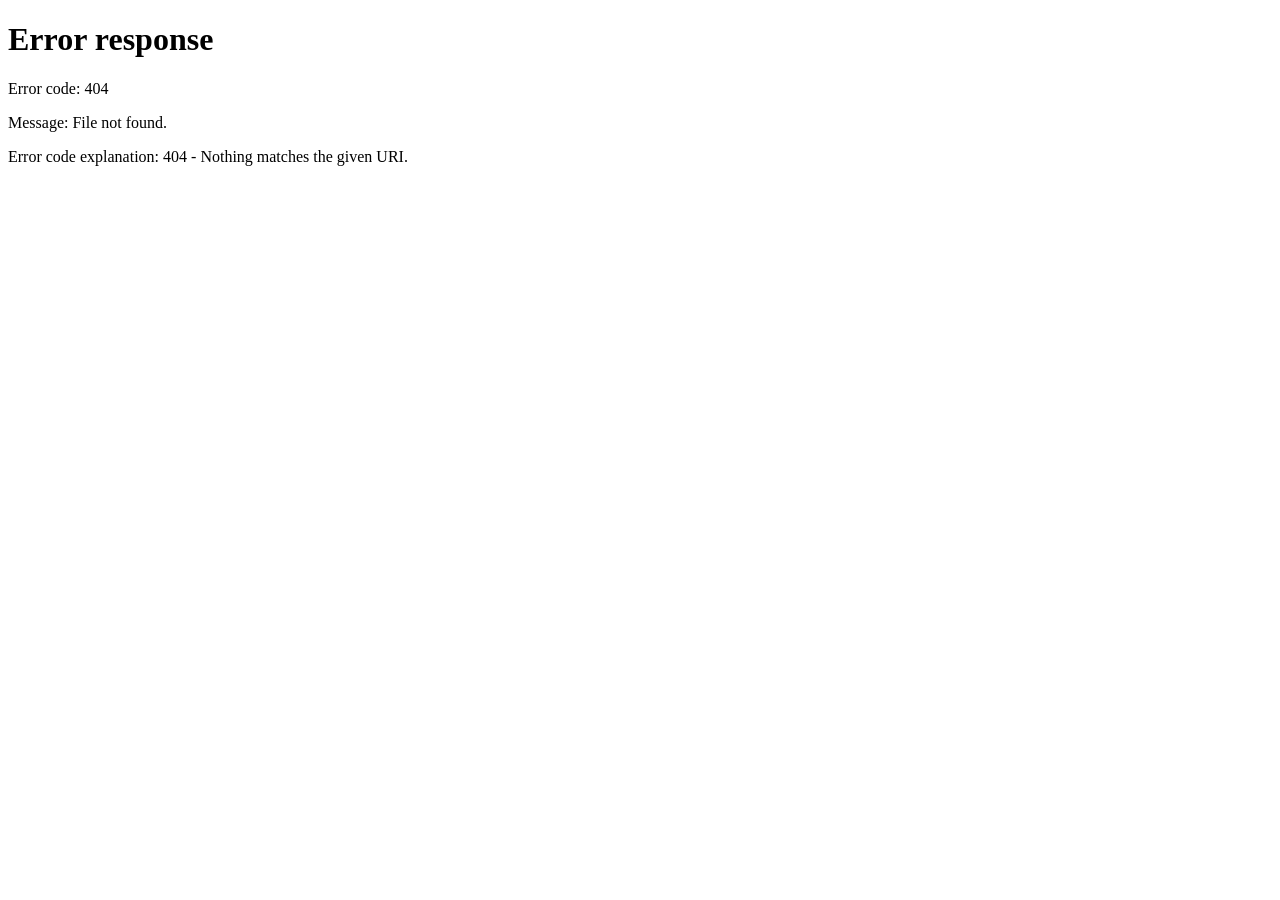
==== commit 36e4b0b4: "final da" ====
--- a/templates/index.html
+++ b/templates/index.html
@@ -1,131 +1,15 @@
 <!DOCTYPE html>
-<html lang="en" data-theme="dark">
+<html lang="en">
 <head>
 <meta charset="UTF-8">
 <meta name="viewport" content="width=device-width, initial-scale=1.0">
-<title>StageFear Breaker — Own the Room</title>
-<link rel="preconnect" href="https://fonts.googleapis.com">
-<link href="https://fonts.googleapis.com/css2?family=Syne:wght@400;500;600;700;800&family=DM+Sans:ital,opsz,wght@0,9..40,300;0,9..40,400;0,9..40,500;1,9..40,300&display=swap" rel="stylesheet">
-<link rel="stylesheet" href="/static/css/main.css">
+<title>StageFear Breaker — Redirecting...</title>
 </head>
-<body class="auth-page">
-
-<div class="auth-split">
-  <!-- LEFT PANEL -->
-  <div class="auth-hero">
-    <div class="hero-content">
-      <div class="logo-mark">
-        <svg width="48" height="48" viewBox="0 0 48 48" fill="none">
-          <circle cx="24" cy="24" r="24" fill="var(--accent)"/>
-          <path d="M16 32V20l8-6 8 6v12l-8 4-8-4z" fill="white" opacity="0.2"/>
-          <circle cx="24" cy="21" r="6" fill="white"/>
-          <path d="M14 34c0-5.5 4.5-8 10-8s10 2.5 10 8" stroke="white" stroke-width="2.5" stroke-linecap="round" fill="none"/>
-        </svg>
-        <span>StageFear Breaker</span>
-      </div>
-
-      <h1 class="hero-headline">
-        Turn stage<br>
-        fright into<br>
-        <em>stage power.</em>
-      </h1>
-
-      <p class="hero-sub">
-        AI-powered public speaking coach. Practice with real topics,
-        get instant feedback, track your growth.
-      </p>
-
-      <div class="hero-stats">
-        <div class="stat-pill">
-          <span class="stat-num">200+</span>
-          <span class="stat-label">Topics</span>
-        </div>
-        <div class="stat-pill">
-          <span class="stat-num">5</span>
-          <span class="stat-label">Categories</span>
-        </div>
-        <div class="stat-pill">
-          <span class="stat-num">∞</span>
-          <span class="stat-label">Practice</span>
-        </div>
-      </div>
-    </div>
-
-    <div class="hero-visual">
-      <div class="wave-rings">
-        <div class="ring ring-1"></div>
-        <div class="ring ring-2"></div>
-        <div class="ring ring-3"></div>
-        <div class="ring-center">
-          <svg width="32" height="32" viewBox="0 0 24 24" fill="none" stroke="currentColor" stroke-width="1.5">
-            <path d="M12 1a3 3 0 0 0-3 3v8a3 3 0 0 0 6 0V4a3 3 0 0 0-3-3z"/>
-            <path d="M19 10v2a7 7 0 0 1-14 0v-2M12 19v4M8 23h8"/>
-          </svg>
-        </div>
-      </div>
-    </div>
-  </div>
-
-  <!-- RIGHT PANEL -->
-  <div class="auth-panel">
-    <div class="auth-card">
-      <div class="auth-tabs">
-        <button class="auth-tab active" id="tab-login" onclick="switchTab('login')">Sign In</button>
-        <button class="auth-tab" id="tab-signup" onclick="switchTab('signup')">Create Account</button>
-      </div>
-
-      <!-- LOGIN FORM -->
-      <form id="login-form" class="auth-form active" onsubmit="handleLogin(event)">
-        <div class="form-group">
-          <label>Username</label>
-          <input type="text" id="login-username" placeholder="yourname" required autocomplete="username">
-        </div>
-        <div class="form-group">
-          <label>Password</label>
-          <div class="input-with-toggle">
-            <input type="password" id="login-password" placeholder="••••••••" required autocomplete="current-password">
-            <button type="button" class="toggle-pw" onclick="togglePw('login-password', this)">
-              <svg width="18" height="18" viewBox="0 0 24 24" fill="none" stroke="currentColor" stroke-width="2"><path d="M1 12s4-8 11-8 11 8 11 8-4 8-11 8-11-8-11-8z"/><circle cx="12" cy="12" r="3"/></svg>
-            </button>
-          </div>
-        </div>
-        <div id="login-error" class="auth-error hidden"></div>
-        <button type="submit" class="btn-primary" id="login-btn">
-          <span>Sign In</span>
-          <svg width="18" height="18" viewBox="0 0 24 24" fill="none" stroke="currentColor" stroke-width="2"><path d="M5 12h14M12 5l7 7-7 7"/></svg>
-        </button>
-        <p class="auth-hint">Demo: <code>demo</code> / <code>password123</code></p>
-      </form>
-
-      <!-- SIGNUP FORM -->
-      <form id="signup-form" class="auth-form" onsubmit="handleSignup(event)">
-        <div class="form-group">
-          <label>Username</label>
-          <input type="text" id="signup-username" placeholder="yourname" required>
-        </div>
-        <div class="form-group">
-          <label>Email</label>
-          <input type="email" id="signup-email" placeholder="you@example.com" required>
-        </div>
-        <div class="form-group">
-          <label>Password</label>
-          <div class="input-with-toggle">
-            <input type="password" id="signup-password" placeholder="Min 8 characters" required minlength="8">
-            <button type="button" class="toggle-pw" onclick="togglePw('signup-password', this)">
-              <svg width="18" height="18" viewBox="0 0 24 24" fill="none" stroke="currentColor" stroke-width="2"><path d="M1 12s4-8 11-8 11 8 11 8-4 8-11 8-11-8-11-8z"/><circle cx="12" cy="12" r="3"/></svg>
-            </button>
-          </div>
-        </div>
-        <div id="signup-error" class="auth-error hidden"></div>
-        <button type="submit" class="btn-primary" id="signup-btn">
-          <span>Create Account</span>
-          <svg width="18" height="18" viewBox="0 0 24 24" fill="none" stroke="currentColor" stroke-width="2"><path d="M5 12h14M12 5l7 7-7 7"/></svg>
-        </button>
-      </form>
-    </div>
-  </div>
-</div>
-
-<script src="/static/js/auth.js"></script>
+<body>
+<script>
+  // Redirect directly to home - no authentication needed
+  window.location.href = '/home';
+</script>
+<p style="text-align: center; margin-top: 50px; font-family: Arial, sans-serif;">Redirecting to StageFear Breaker...</p>
 </body>
 </html>
